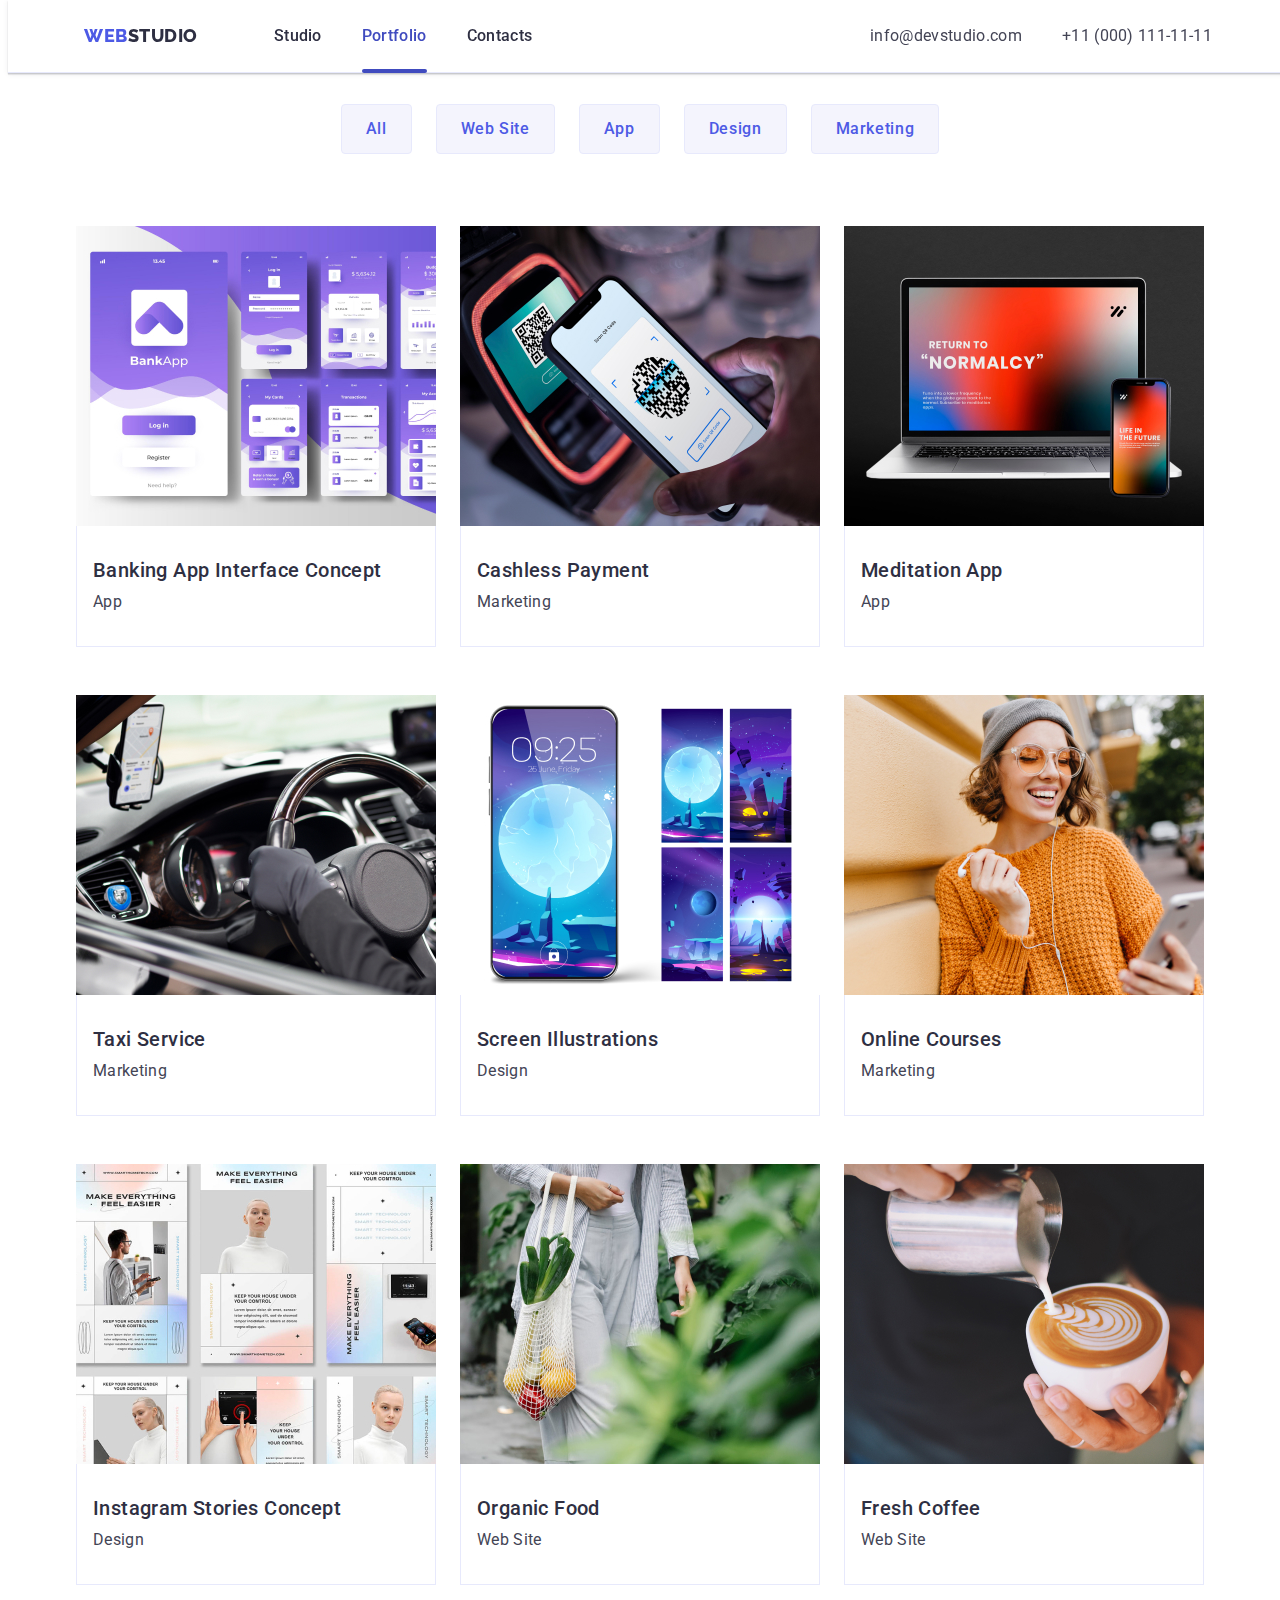
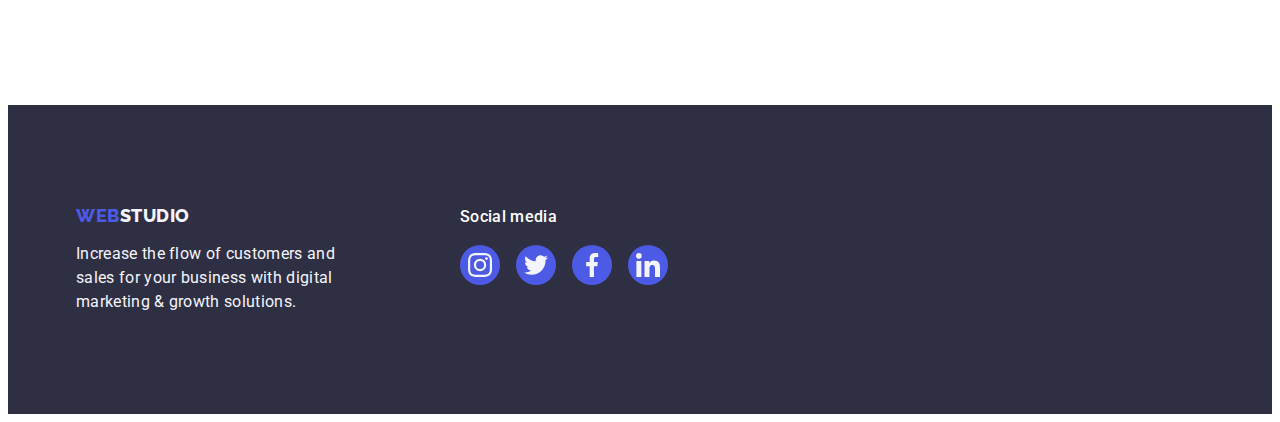
==== portfolio.html @ 7605bec0 "Initial commit" ====
<!DOCTYPE html>
<html lang="en">
  <head>
    <meta charset="UTF-8" />
    <meta http-equiv="X-UA-Compatible" content="IE=edge" />
    <meta name="viewport" content="width=device-width, initial-scale=1.0" />
    <title>Portfolio</title>
    <link
      rel="stylesheet"
      href="https://cdnjs.cloudflare.com/ajax/libs/modern-normalize/1.1.0/modern-normalize.min.css"
      integrity="sha512-wpPYUAdjBVSE4KJnH1VR1HeZfpl1ub8YT/NKx4PuQ5NmX2tKuGu6U/JRp5y+Y8XG2tV+wKQpNHVUX03MfMFn9Q=="
      crossorigin="anonymous"
      referrerpolicy="no-referrer"
    />
    <link rel="preconnect" href="https://fonts.googleapis.com" />
    <link rel="preconnect" href="https://fonts.gstatic.com" crossorigin />
    <link
      href="https://fonts.googleapis.com/css2?family=Raleway:wght@800&family=Roboto:wght@400;500;700&display=swap"
      rel="stylesheet"
    />
    <link rel="stylesheet" href="./css/styles.css" />
  </head>
  <body>
    <!-- Heder section -->
    <header class="header-section header-section-portfolio">
      <div class="container heder-container">
        <nav class="navigation">
          <a class="link logo" href="./index.html">
            Web<span class="logo-color">Studio</span></a
          >
          <ul class="list nav-list">
            <li class="nav-item">
              <a class="link nav-menu" href="./index.html">Studio</a>
            </li>
            <li class="nav-item">
              <a class="link nav-menu active" href="./portfolio.html"
                >Portfolio</a
              >
            </li>
            <li class="nav-item">
              <a class="link nav-menu" href="">Contacts</a>
            </li>
          </ul>
        </nav>
        <address class="contacts">
          <ul class="list contacts-list">
            <li class="contacts-item">
              <a class="link contacts-link" href="mailto:info@devstudio.com"
                >info@devstudio.com</a
              >
            </li>
            <li class="contacts-item">
              <a class="link contacts-link" href="tel:+110001111111"
                >+11 (000) 111-11-11</a
              >
            </li>
          </ul>
        </address>
      </div>
    </header>
    <main>
      <section class="portfolio-section">
        <!-- Portfolio navigate -->
        <div class="container">
          <h1 class="text visually-hidden">Portfolio</h1>
          <ul class="list buttons-group">
            <li class="btn-item">
              <button class="btn" type="button">All</button>
            </li>
            <li class="btn-item">
              <button class="btn" type="button">Web Site</button>
            </li>
            <li class="btn-item">
              <button class="btn" type="button">App</button>
            </li>
            <li class="btn-item">
              <button class="btn" type="button">Design</button>
            </li>
            <li class="btn-item">
              <button class="btn" type="button">Marketing</button>
            </li>
          </ul>
          <!-- Portfolio section 1 -->
          <ul class="list card-set portfolio-list">
            <li class="portfolio-card">
              <a href="" class="link link-item-portfolio">
                <div class="portfolio-thumb">
                  <img
                    src="./images/portfolio/banking-app.jpg"
                    alt="Banking App Interface Concept"
                    width="360"
                    height="300"
                  />
                  <p class="overlay-text">
                    14 Stylish and User-Friendly App Design Concepts · Task
                    Manager App · Calorie Tracker App · Exotic Fruit Ecommerce
                    App · Cloud Storage App
                  </p>
                </div>
                <div class="portfolio-item">
                  <h2 class="text-sub">Banking App Interface Concept</h2>
                  <p class="text-portfolio">App</p>
                </div>
              </a>
            </li>
            <li class="portfolio-card">
              <a href="" class="link link-item-portfolio">
                <div class="portfolio-thumb">
                  <img
                    src="./images/portfolio/cashless-payment.jpg"
                    alt="Cashless Payment"
                    width="360"
                    height="300"
                  />

                  <p class="overlay-text">
                    14 Stylish and User-Friendly App Design Concepts · Task
                    Manager App · Calorie Tracker App · Exotic Fruit Ecommerce
                    App · Cloud Storage App
                  </p>
                </div>
                <div class="portfolio-item">
                  <h2 class="text-sub">Cashless Payment</h2>
                  <p class="text-portfolio">Marketing</p>
                </div>
              </a>
            </li>
            <li class="portfolio-card">
              <a href="" class="link link-item-portfolio">
                <div class="portfolio-thumb">
                  <img
                    src="./images/portfolio/mediation-app.jpg"
                    alt="Meditation App"
                    width="360"
                    height="300"
                  />

                  <p class="overlay-text">
                    14 Stylish and User-Friendly App Design Concepts · Task
                    Manager App · Calorie Tracker App · Exotic Fruit Ecommerce
                    App · Cloud Storage App
                  </p>
                </div>
                <div class="portfolio-item">
                  <h2 class="text-sub">Meditation App</h2>
                  <p class="text-portfolio">App</p>
                </div>
              </a>
            </li>
            <li class="portfolio-card">
              <a href="" class="link link-item-portfolio">
                <div class="portfolio-thumb">
                  <img
                    src="./images/portfolio/taxi-service.jpg"
                    alt="Taxi Service"
                    width="360"
                    height="300"
                  />

                  <p class="overlay-text">
                    14 Stylish and User-Friendly App Design Concepts · Task
                    Manager App · Calorie Tracker App · Exotic Fruit Ecommerce
                    App · Cloud Storage App
                  </p>
                </div>
                <div class="portfolio-item">
                  <h2 class="text-sub">Taxi Service</h2>
                  <p class="text-portfolio">Marketing</p>
                </div>
              </a>
            </li>
            <li class="portfolio-card">
              <a href="" class="link link-item-portfolio">
                <div class="portfolio-thumb">
                  <img
                    src="./images/portfolio/screen-illustration.jpg"
                    alt="Screen Illustrations"
                    width="360"
                    height="300"
                  />

                  <p class="overlay-text">
                    14 Stylish and User-Friendly App Design Concepts · Task
                    Manager App · Calorie Tracker App · Exotic Fruit Ecommerce
                    App · Cloud Storage App
                  </p>
                </div>
                <div class="portfolio-item">
                  <h2 class="text-sub">Screen Illustrations</h2>
                  <p class="text-portfolio">Design</p>
                </div>
              </a>
            </li>
            <li class="portfolio-card">
              <a href="" class="link link-item-portfolio">
                <div class="portfolio-thumb">
                  <img
                    src="./images/portfolio/online-courses.jpg"
                    alt="Online Courses"
                    width="360"
                    height="300"
                  />

                  <p class="overlay-text">
                    14 Stylish and User-Friendly App Design Concepts · Task
                    Manager App · Calorie Tracker App · Exotic Fruit Ecommerce
                    App · Cloud Storage App
                  </p>
                </div>
                <div class="portfolio-item">
                  <h2 class="text-sub">Online Courses</h2>
                  <p class="text-portfolio">Marketing</p>
                </div>
              </a>
            </li>
            <li class="portfolio-card">
              <a href="" class="link link-item-portfolio">
                <div class="portfolio-thumb">
                  <img
                    src="./images/portfolio/instagram-concept.jpg"
                    alt="Instagram Stories Concept"
                    width="360"
                    height="300"
                  />

                  <p class="overlay-text">
                    14 Stylish and User-Friendly App Design Concepts · Task
                    Manager App · Calorie Tracker App · Exotic Fruit Ecommerce
                    App · Cloud Storage App
                  </p>
                </div>
                <div class="portfolio-item">
                  <h2 class="text-sub">Instagram Stories Concept</h2>
                  <p class="text-portfolio">Design</p>
                </div>
              </a>
            </li>
            <li class="portfolio-card">
              <a href="" class="link link-item-portfolio">
                <div class="portfolio-thumb">
                  <img
                    src="./images/portfolio/organic-food.jpg"
                    alt="Organic Food"
                    width="360"
                    height="300"
                  />

                  <p class="overlay-text">
                    14 Stylish and User-Friendly App Design Concepts · Task
                    Manager App · Calorie Tracker App · Exotic Fruit Ecommerce
                    App · Cloud Storage App
                  </p>
                </div>
                <div class="portfolio-item">
                  <h2 class="text-sub">Organic Food</h2>
                  <p class="text-portfolio">Web Site</p>
                </div>
              </a>
            </li>
            <li class="portfolio-card">
              <a href="" class="link link-item-portfolio">
                <div class="portfolio-thumb">
                  <img
                    src="./images/portfolio/fresh-coffee.jpg"
                    alt="Fresh Coffee"
                    width="360"
                    height="300"
                  />

                  <p class="overlay-text">
                    14 Stylish and User-Friendly App Design Concepts · Task
                    Manager App · Calorie Tracker App · Exotic Fruit Ecommerce
                    App · Cloud Storage App
                  </p>
                </div>
                <div class="portfolio-item">
                  <h2 class="text-sub">Fresh Coffee</h2>
                  <p class="text-portfolio">Web Site</p>
                </div>
              </a>
            </li>
          </ul>
        </div>
      </section>
    </main>
    <!-- Footer section -->
    <footer class="footer-section">
      <div class="container footer-container">
        <div class="footer-block">
          <a class="link logo-footer" href="./index.html">
            Web<span class="logo-color-light">Studio</span></a
          >
          <p class="footer-text">
            Increase the flow of customers and sales for your business with
            digital marketing & growth solutions.
          </p>
        </div>
        <div class="footer-icon">
          <p class="footer-text-social">Social media</p>
          <ul class="socials-footer list">
            <li class="social-item-footer">
              <a
                class="social-link-footer link"
                href=""
                target="_blank"
                rel="noopener no-referrer"
                aria-label="icon-instagram"
              >
                <svg class="social-icon-footer" width="24" height="24">
                  <use href="./images/icons.svg#icon-instagram"></use>
                </svg>
              </a>
            </li>
            <li class="social-item-footer">
              <a
                class="social-link-footer link"
                href=""
                target="_blank"
                rel="noopener no-referrer"
                aria-label="icon-twitter"
              >
                <svg class="social-icon-footer" width="24" height="24">
                  <use href="./images/icons.svg#icon-twitter"></use>
                </svg>
              </a>
            </li>
            <li class="social-item-footer">
              <a
                class="social-link-footer link"
                href=""
                target="_blank"
                rel="noopener no-referrer"
                aria-label="icon-facebook"
              >
                <svg class="social-icon-footer" width="24" height="24">
                  <use href="./images/icons.svg#icon-facebook"></use>
                </svg>
              </a>
            </li>
            <li class="social-item-footer">
              <a
                class="social-link-footer link"
                href=""
                target="_blank"
                rel="noopener no-referrer"
                aria-label="icon-linkedin"
              >
                <svg class="social-icon-footer" width="24" height="24">
                  <use href="./images/icons.svg#icon-linkedin"></use>
                </svg>
              </a>
            </li>
          </ul>
        </div>
      </div>
    </footer>
  </body>
</html>
---- css/styles.css ----
html {
  box-sizing: border-box;
}
*,
*::before,
*::after {
  box-sizing: inherit;
}
:root {
  /* Colors */
  --color-iris: #4d5ae5;
  --color-ocean: #404bbf;
  --color-navy-blue: #2e2f42;
  --color-green: #31d0aa;
  --main-color-slate: #434455;
  --color-light-slate: #8e8f99;
  --color-cornflower: #e7e9fc;
  --color-cloud: #f4f4fd;
  --color-navy-blue-modal: rgba(46, 47, 66, 0.4);
  --color-grey: #2e2f42;
  --color-white: #ffffff;
  --color-dairy: #fcfcfc;
  /* Fonts */
  --main-font: "Roboto", sans-serif;
  --secondary-font: "Raleway", sans-serif;
  /* Others */
  --indent: 24px;
  --items: 4;
  /* Animation */
  --anim-fast: color 250ms cubic-bezier(0.4, 0, 0.2, 1);
}
/* Basa styles */
body {
  font-family: var(--main-font);
  font-style: normal;
  font-weight: 400;
  font-size: 16px;
  line-height: 1.5;
  letter-spacing: 0.02em;
  color: var(--main-color-slate);
  background-color: var(--color-white);
}
h1,
h2,
h3,
h4,
h5,
h6,
p {
  margin: 0;
}
img {
  display: block;
}
.list {
  list-style: none;
  padding: 0;
  margin: 0;
  display: flex;
  gap: 24px;
}
.about-list {
  flex-basis: calc((100% - 3 * 24px) / 4);
}
.link,
.contacts {
  text-decoration: none;
  font-style: normal;
  margin-left: auto;
}
button {
  cursor: pointer;
}
.header-section {
  border-bottom: 1px solid var(--color-cornflower);
  box-shadow: 0px 2px 1px rgba(46, 47, 66, 0.08),
    0px 1px 1px rgba(46, 47, 66, 0.16), 0px 1px 6px rgba(46, 47, 66, 0.08);
}
.header-section-portfolio {
  position: fixed;
  top: 0;
  width: 100%;
  background-color: var(--color-white);
}
.heder-container {
  display: flex;
  align-items: center;
}
.navigation {
  display: flex;
  align-items: center;
}
.logo {
  font-family: var(--secondary-font);

  font-weight: 800;
  font-size: 18px;
  line-height: 1.17;

  letter-spacing: 0.03em;
  text-transform: uppercase;
  color: var(--color-iris);

  padding: 24px 0;
  margin-right: 76px;
}
.logo-color {
  color: var(--color-navy-blue);
}
.container {
  width: 1158px;
  padding: 0 15px;
  margin: 0 auto;
}
.text {
  font-weight: 700;
  font-size: 36px;
  line-height: 1.11;

  text-align: center;
  letter-spacing: 0.02em;
  text-transform: capitalize;

  color: var(--color-navy-blue);
  margin-bottom: 72px;
}
.text-information {
  margin-bottom: 8px;
}
.text-sub {
  font-weight: 500;
  font-size: 20px;
  line-height: 1.2;

  letter-spacing: 0.02em;

  color: var(--color-navy-blue);
  margin-bottom: 8px;
}
/* Header styles */
.nav-list {
  gap: 40px;
}
.nav-menu {
  font-weight: 500;
  font-size: 16px;
  line-height: 1.5;
  letter-spacing: 0.02em;
  color: var(--color-navy-blue);
  margin-right: 0;
  padding: 24px 0;
  position: relative;
  display: block;
  transition: color 250ms cubic-bezier(0.4, 0, 0.2, 1);
}

.nav-menu:hover,
.nav-menu:focus {
  color: var(--color-ocean);
}
.nav-menu::after {
  content: "";
  display: block;
  position: absolute;
  left: 0px;
  bottom: -1px;
  width: 100%;
  height: 4px;
  border-radius: 2px;
  transition: var(--anim-fast);
}
.nav-menu.active::after {
  background-color: var(--color-ocean);
}
.nav-menu.active {
  color: var(--color-ocean);
}
.contacts-list {
  gap: 40px;
  padding: 24px 0;
}
.contacts-link {
  color: var(--main-color-slate);
  transition: color 250ms cubic-bezier(0.4, 0, 0.2, 1);
}

.contacts-link:hover,
.contacts-link:focus {
  color: var(--color-ocean);
}

/* Hero section styles */
.hero {
  background-color: var(--color-navy-blue);
  background-image: linear-gradient(
      rgba(46, 47, 66, 0.7),
      rgba(46, 47, 66, 0.7)
    ),
    url(../images/hero/people-office.jpg);
  max-width: 1440px;
  margin-left: auto;
  margin-right: auto;
  background-size: cover;
  background-repeat: no-repeat;
  background-position: center;
  height: 600px;
  padding: 188px 0;
}

.main-title {
  font-weight: 700;
  font-size: 56px;
  line-height: 1.07;
  text-align: center;
  letter-spacing: 0.02em;
  color: var(--color-white);
  max-width: 496px;

  margin: 0 auto;
  margin-bottom: 48px;
}
.btn-main {
  font-family: "Roboto", sans-serif;
  font-weight: 500;
  font-size: 16px;
  line-height: 1.5;
  letter-spacing: 0.04em;
  color: var(--color-white);
  background: var(--color-iris);
  box-shadow: 0px 4px 4px rgba(0, 0, 0, 0.15);
  cursor: pointer;

  display: block;
  min-width: 169px;
  height: 56px;
  padding: 16px 32px;
  border-radius: 4px;
  border: none;

  margin: 0 auto;
  transition: background-color 250ms cubic-bezier(0.4, 0, 0.2, 1);
}
.btn-main:hover,
.btn-main:focus {
  background-color: var(--color-ocean);
}
/* About section styles */
.section {
  padding: 120px 0;
}
.visually-hidden {
  position: absolute;
  width: 1px;
  height: 1px;
  margin: -1px;
  border: 0;
  padding: 0;
  white-space: nowrap;
  clip-path: inset(100%);
  clip: rect(0 0 0 0);
  overflow: hidden;
}
.about-icon-card {
  display: flex;
  justify-content: center;
  align-items: center;
  background-color: var(--color-cloud);
  padding: 24px 100px;
  border-radius: 4px;
  margin-bottom: 8px;
}
/* Gallery section styles */
.gallery-section {
  padding-top: 0;
}
.gallery-images {
  border: 1px solid var(--color-cornflower);
}

/* Team section styles */
.team-section {
  background-color: var(--color-cloud);
  padding-top: 120px;
}

.card-set {
  display: flex;
  flex-wrap: wrap;
  gap: 24px;
}
.team-list {
  background-color: var(--color-white);
  box-shadow: 0px 1px 6px rgba(46, 47, 66, 0.08),
    0px 1px 1px rgba(46, 47, 66, 0.16), 0px 2px 1px rgba(46, 47, 66, 0.08);
  border-radius: 0px 0px 4px 4px;
  display: flex;
  flex-direction: column;
  flex-wrap: wrap;
  justify-content: center;
  flex-basis: calc((100% - var(--indent) * (var(--items) -1)) / var(--items));
}

.team-information {
  text-align: center;
  padding: 32px 0px;
}
.socials {
  display: flex;
  justify-content: center;
  align-items: center;
}
.social-link {
  width: 40px;
  height: 40px;
  display: flex;
  align-items: center;
  justify-content: center;
  border-radius: 50%;
  background-color: var(--color-iris);
  transition: background-color 250ms cubic-bezier(0.4, 0, 0.2, 1);
}

.social-icon {
  fill: var(--color-cloud);
}

.social-link:hover,
.social-link:focus {
  background-color: var(--color-ocean);
}

/* Customers section styles */
.customers-section {
  padding-top: 120px;
}
.customer-title {
  line-height: 1.1;
}
.customers {
  display: flex;
  justify-content: center;
  align-items: center;
}
.customers-link {
  width: 168px;
  height: 88px;
  display: flex;
  align-items: center;
  justify-content: center;
  border: 1px solid var(--color-light-slate);
  border-radius: 4px;
  color: var(--color-light-slate);
  transition: border-color 250ms cubic-bezier(0.4, 0, 0.2, 1),
    color 250ms cubic-bezier(0.4, 0, 0.2, 1);
}

.customers-icon {
  fill: currentColor;
}
.customers-link:hover,
.customers-link:focus {
  border: 1px solid var(--color-ocean);
  border-radius: 4px;
  color: var(--color-ocean);
}

/* /* Portfolio navigate styles */
.buttons-group {
  display: flex;
  flex-direction: row;
  justify-content: center;
  align-items: center;
  margin-bottom: 72px;
}
.btn {
  background: var(--color-cloud);

  font-family: "Roboto", sans-serif;
  font-weight: 500;
  font-size: 16px;
  line-height: 1.5;

  text-align: center;
  letter-spacing: 0.04em;

  color: var(--color-iris);

  padding: 12px 24px;
  border: 1px solid var(--color-cornflower);
  border-radius: 4px;
  transition: color 250ms cubic-bezier(0.4, 0, 0.2, 1),
    background-color 250ms cubic-bezier(0.4, 0, 0.2, 1),
    border-color 250ms cubic-bezier(0.4, 0, 0.2, 1),
    box-shadow 250ms cubic-bezier(0.4, 0, 0.2, 1);
}

.btn:hover,
.btn:focus {
  background-color: var(--color-ocean);
  box-shadow: 0px 3px 1px rgba(0, 0, 0, 0.1), 0px 2px 1px rgba(0, 0, 0, 0.08),
    0px 2px 2px rgba(0, 0, 0, 0.12);

  color: var(--color-white);
  cursor: pointer;
  border: 1px solid transparent;
}

/* Portfolio sections styles */
.portfolio-section {
  padding: 96px 0 120px;
}
.text-portfolio {
  font-size: 16px;
  line-height: 1.5;
  letter-spacing: 0.02em;
  color: var(--main-color-slate);
}
.portfolio-card {
  background: var(--color-white);
  flex-basis: calc((100% - var(--indent) * (var(--items) -1)) / var(--items));
  width: 360px;
}

.portfolio-list {
  row-gap: 48px;
}
.portfolio-item {
  padding: 32px 16px;
  border: 1px solid var(--color-cornflower);
  border-top: none;
}
.link-item-portfolio {
  display: block;
  transition: box-shadow 250ms cubic-bezier(0.4, 0, 0.2, 1);
}
.link-item-portfolio:hover,
.link-item-portfolio:focus {
  box-shadow: 0px 1px 6px rgba(46, 47, 66, 0.08),
    0px 1px 1px rgba(46, 47, 66, 0.16), 0px 2px 1px rgba(46, 47, 66, 0.08);
}

.portfolio-thumb {
  position: relative;
  overflow: hidden;
}
/* Overlay */
.link-item-portfolio:hover .overlay-text,
.link-item-portfolio:focus .overlay-text {
  transform: translateY(0);
}

.overlay-text {
  background-color: var(--color-iris);
  color: var(--color-cloud);
  padding: 40px 32px;
  width: 100%;
  height: 100%;
  position: absolute;
  top: 0;
  background-color: var(--color-iris);
  transform: translateY(100%);
  transition: transform 250ms cubic-bezier(0.4, 0, 0.2, 1);
}
/* Footer section styles */
.footer-section {
  background-color: var(--color-navy-blue);
}
.logo-footer {
  font-family: "Raleway", sans-serif;

  font-weight: 800;
  font-size: 18px;
  line-height: 1.17;

  letter-spacing: 0.03em;
  text-transform: uppercase;

  color: var(--color-iris);
}
.footer-text,
.logo-color-light {
  color: var(--color-cloud);
}
.footer-section {
  padding: 100px 0;
}
.logo-footer {
  margin-bottom: 16px;
  display: inline-block;
}
.footer-text {
  width: 264px;
}
.footer-container {
  display: flex;

  align-items: baseline;
}
.footer-block {
  margin-right: 120px;
}
.footer-text-social {
  font-weight: 500;
  color: var(--color-white);
  width: 208px;
  margin-bottom: 16px;
}
.socials-footer {
  display: flex;
  justify-content: center;
  gap: 16px;
}
.social-link-footer {
  width: 40px;
  height: 40px;
  display: flex;
  align-items: center;
  justify-content: center;
  border-radius: 50%;
  background-color: var(--color-iris);
  transition: background-color 250ms cubic-bezier(0.4, 0, 0.2, 1);
}
.footer-icon {
  align-items: baseline;
  gap: 120px;
}
.social-icon-footer {
  fill: var(--color-cloud);
}
.social-link-footer:hover,
.social-link-footer:focus {
  background-color: var(--color-green);
}
/* Modal window */
.backdrop {
  position: fixed;
  top: 0;
  left: 0;
  width: 100%;
  height: 100%;
  background-color: var(--color-navy-blue-modal);
  transition: opacity 250ms cubic-bezier(0.4, 0, 0.2, 1),
    visibility 250ms cubic-bezier(0.4, 0, 0.2, 1);
}
.backdrop.is-hidden {
  opacity: 0;
  pointer-events: none;
  visibility: hidden;
}
.modal {
  width: 408px;
  min-height: 576px;
  position: absolute;
  top: calc(50%);
  left: calc(50%);
  transform: translate(-50%, -50%) scale(1);
  background-color: var(--color-dairy);
  box-shadow: 0px 1px 1px rgba(0, 0, 0, 0.14), 0px 1px 3px rgba(0, 0, 0, 0.12),
    0px 2px 1px rgba(0, 0, 0, 0.2);
  border-radius: 4px;
  transition: transform 250ms cubic-bezier(0.4, 0, 0.2, 1);
}
.backdrop.is-hidden .modal {
  opacity: 0;
}

.modal-close-btn {
  position: absolute;
  right: 24px;
  top: 24px;
  background-color: var(--color-cornflower);
  border: 1px solid rgba(0, 0, 0, 0.1);
  border-radius: 50%;
  width: 24px;
  height: 24px;

  display: flex;
  align-items: center;
  justify-content: center;

  padding: 0;
  transition: background-color 250ms cubic-bezier(0.4, 0, 0.2, 1),
    border 250ms cubic-bezier(0.4, 0, 0.2, 1);
}
.modal-close-btn:hover,
.modal-close-btn:focus {
  background-color: var(--color-ocean);
  border: none;
  fill: var(--color-white);
}
.modal-close-icon {
  transition: fill 250ms cubic-bezier(0.4, 0, 0.2, 1);
}
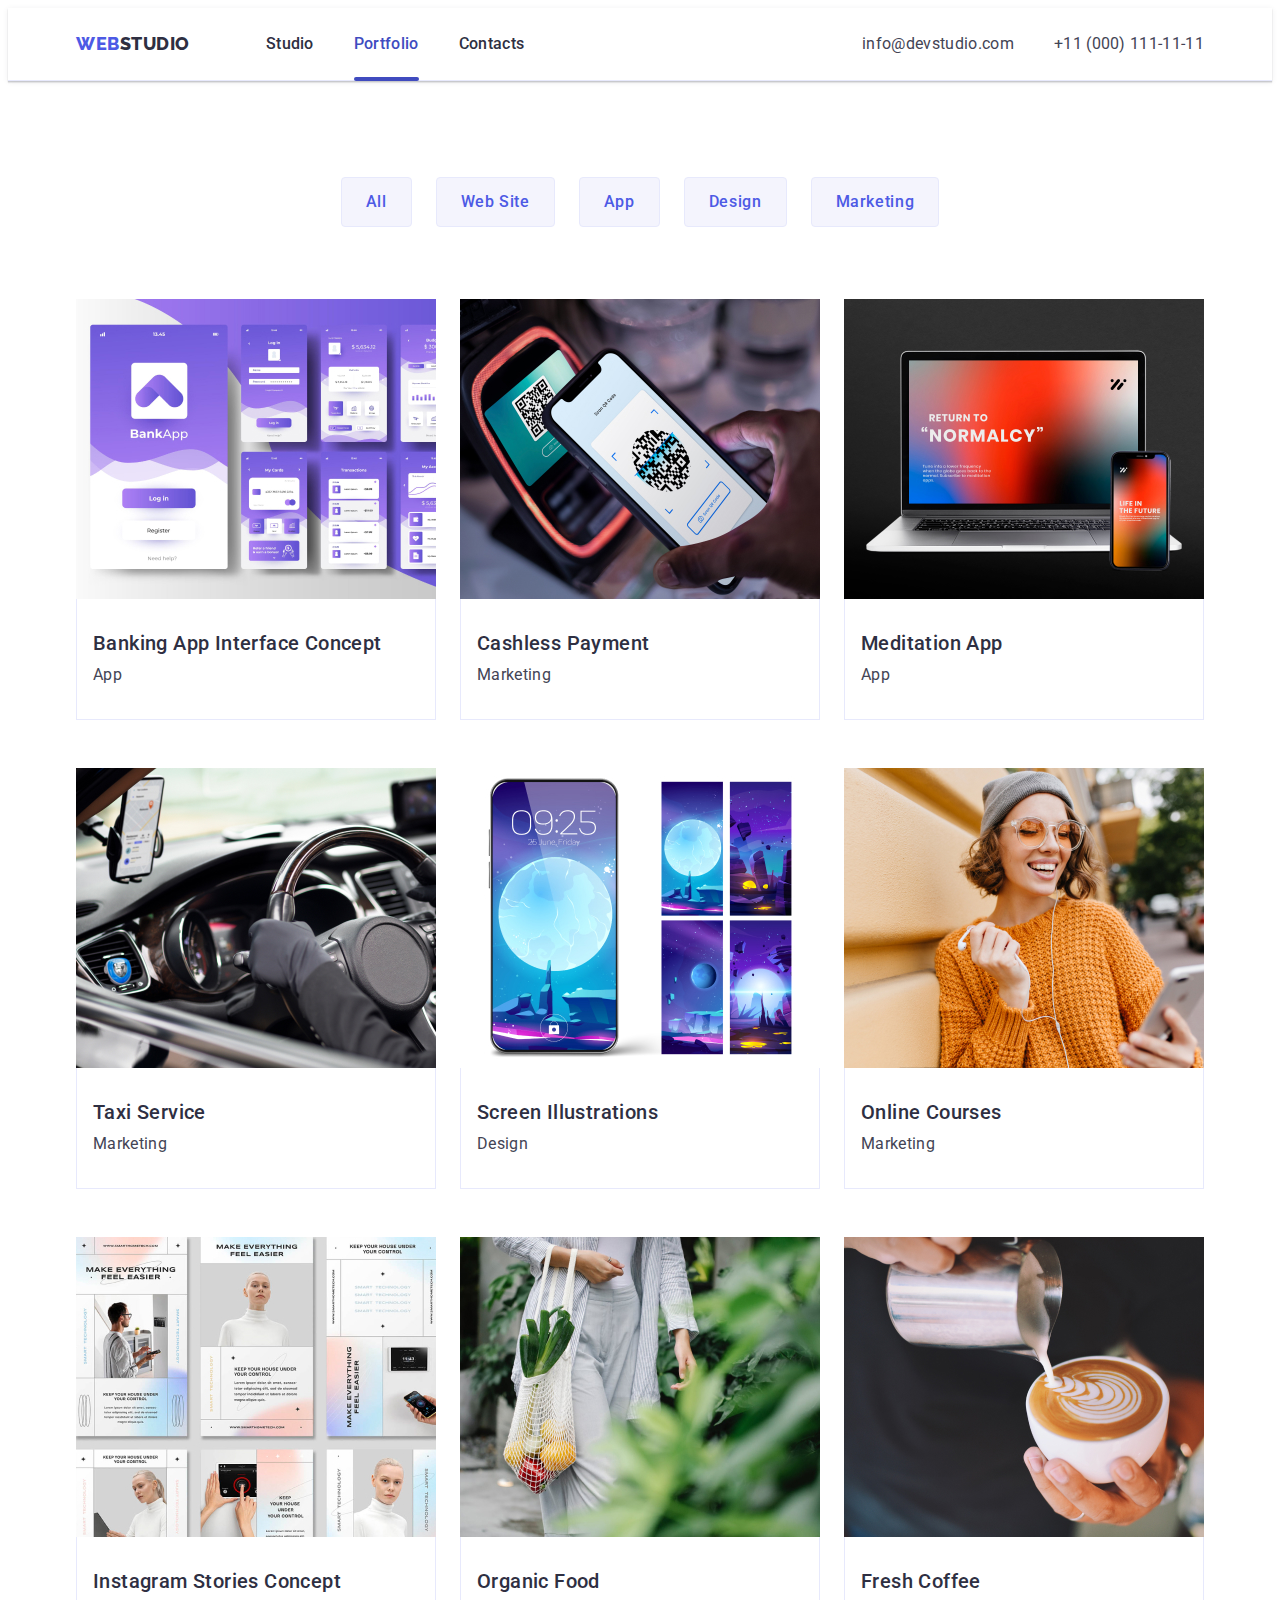
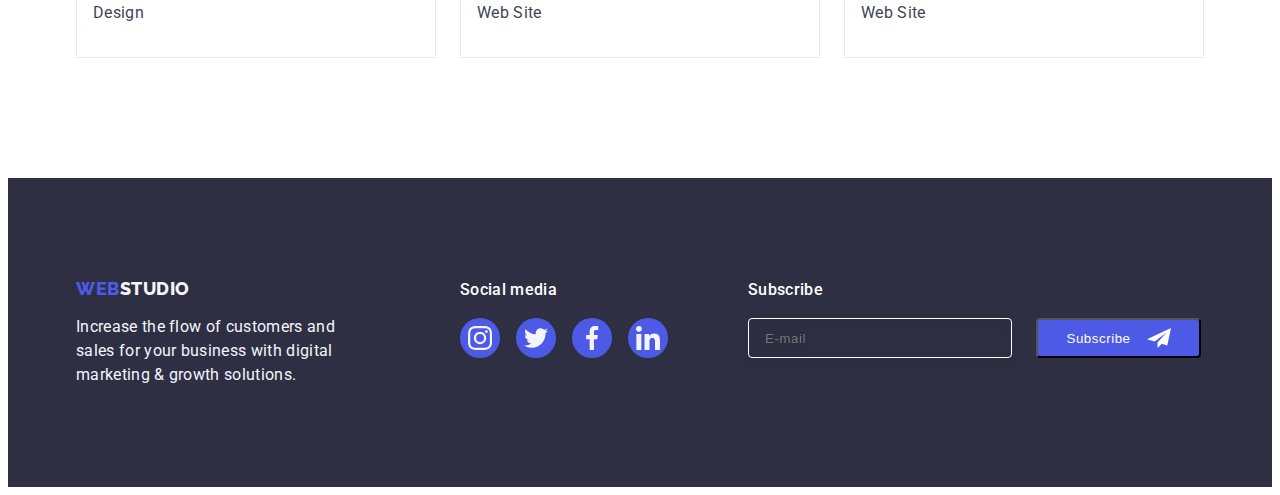
==== commit 0ca78922: "summary requared" ====
--- a/portfolio.html
+++ b/portfolio.html
@@ -23,7 +23,7 @@
   <body>
     <!-- Heder section -->
     <header class="header-section header-section-portfolio">
-      <div class="container heder-container">
+      <div class="container header-container">
         <nav class="navigation">
           <a class="link logo" href="./index.html">
             Web<span class="logo-color">Studio</span></a
@@ -352,6 +352,28 @@
             </li>
           </ul>
         </div>
+        <form class="footer-form" name="Subscribe">
+          <div class="footer-form-wrapper">
+            <p class="footer-text-social">Subscribe</p>
+            <div class="footer-subscribe">
+              <label class="subscribe-email">
+                <input
+                  class="input-sub-email"
+                  type="email"
+                  name="user_Email"
+                  placeholder="E-mail"
+                />
+              </label>
+
+              <button class="btn-sub" type="submit">
+                Subscribe
+                <svg class="subscribe-icon" width="24" height="24">
+                  <use href="./images/icons.svg#icon-subscribe"></use>
+                </svg>
+              </button>
+            </div>
+          </div>
+        </form>
       </div>
     </footer>
   </body>
--- a/css/styles.css
+++ b/css/styles.css
@@ -76,13 +76,8 @@
   box-shadow: 0px 2px 1px rgba(46, 47, 66, 0.08),
     0px 1px 1px rgba(46, 47, 66, 0.16), 0px 1px 6px rgba(46, 47, 66, 0.08);
 }
-.header-section-portfolio {
-  position: fixed;
-  top: 0;
-  width: 100%;
-  background-color: var(--color-white);
-}
-.heder-container {
+
+.header-container {
   display: flex;
   align-items: center;
 }
@@ -502,7 +497,7 @@
 .footer-text-social {
   font-weight: 500;
   color: var(--color-white);
-  width: 208px;
+  width: 100%;
   margin-bottom: 16px;
 }
 .socials-footer {
@@ -523,6 +518,7 @@
 .footer-icon {
   align-items: baseline;
   gap: 120px;
+  margin-right: 80px;
 }
 .social-icon-footer {
   fill: var(--color-cloud);
@@ -559,6 +555,7 @@
     0px 2px 1px rgba(0, 0, 0, 0.2);
   border-radius: 4px;
   transition: transform 250ms cubic-bezier(0.4, 0, 0.2, 1);
+  padding: 72px 24px 24px;
 }
 .backdrop.is-hidden .modal {
   opacity: 0;
@@ -591,3 +588,140 @@
 .modal-close-icon {
   transition: fill 250ms cubic-bezier(0.4, 0, 0.2, 1);
 }
+/* Forms */
+.footer-form {
+  width: 453px;
+}
+.footer-form-wrapper {
+  display: block;
+}
+.footer-subscribe {
+  display: flex;
+  gap: 24px;
+}
+.subscribe-email {
+}
+.input-sub-email {
+  position: absolute;
+  border: 1px solid var(--color-white);
+  filter: drop-shadow(0px 4px 4px rgba(0, 0, 0, 0.15));
+  border-radius: 4px;
+  background-color: transparent;
+  outline: transparent;
+  color: var(--color-white);
+  width: 264px;
+  height: 40px;
+  padding: 8px 16px;
+  line-height: 2;
+  letter-spacing: 0.04em;
+}
+.btn-sub {
+  padding: 8px 24px;
+  display: flex;
+  gap: 16px;
+  flex-direction: row;
+  justify-content: center;
+  align-items: center;
+  background-color: var(--color-iris);
+  border-radius: 4px;
+  letter-spacing: 0.04em;
+  color: var(--color-white);
+  height: 40px;
+  width: 165px;
+  margin-left: auto;
+}
+.btn-sub:hover,
+.btn-sub:focus {
+  background-color: var(--color-ocean);
+}
+
+.subscribe-icon {
+  fill: var(--color-white);
+}
+.user-contact-text {
+  font-weight: 500;
+  color: var(--color-navy-blue);
+  text-align: center;
+  margin-bottom: 16px;
+}
+.user-form {
+  width: 360px;
+}
+.form-label {
+  display: block;
+
+  font-size: 12px;
+  color: var(--color-light-slate);
+}
+.text-form {
+  width: 100%;
+  border: 1px solid rgba(46, 47, 66, 0.4);
+  border-radius: 4px;
+  height: 40px;
+  outline: transparent;
+  padding-left: 38px;
+  transition: 250ms cubic-bezier(0.4, 0, 0.2, 1);
+}
+.text-form:focus {
+  border: 1px solid var(--color-iris);
+  border-radius: 4px;
+}
+.text-form:focus + .icon-form {
+  fill: var(--color-iris);
+}
+.text-form-modal {
+  resize: none;
+  height: 100%;
+  font-size: 12px;
+  line-height: 1.17;
+  letter-spacing: 0.04em;
+  color: var(--color-navy-blue-modal);
+  margin-bottom: 16px;
+  padding: 8px 16px;
+}
+.form-wrapper {
+  position: relative;
+  margin-bottom: 8px;
+}
+.icon-form {
+  position: absolute;
+  top: 50%;
+  left: 16px;
+  transform: translateY(-50%);
+  transition: 250ms cubic-bezier(0.4, 0, 0.2, 1);
+  pointer-events: none;
+}
+.form-label-privacy {
+  display: flex;
+  gap: 8px;
+  justify-content: center;
+  align-items: center;
+  margin-bottom: 24px;
+}
+.modal-agry {
+  font-size: 12px;
+  line-height: 1.17;
+  letter-spacing: 0.04em;
+  color: var(--color-light-slate);
+  user-select: none;
+}
+.form-check-input {
+  display: block;
+  appearance: none;
+  width: 16px;
+  height: 16px;
+  border: 1px solid var(--color-navy-blue-modal);
+  border-radius: 2px;
+  background-image: url("data:image/svg+xml,%3Csvg width='10' height='8' viewBox='0 0 10 8' fill='none' xmlns='http://www.w3.org/2000/svg'%3E%3Cpath d='M8.44558 0.255056C8.61838 0.089653 8.84834 -0.00178848 9.08693 2.65108e-05C9.32551 0.0018415 9.55407 0.0967713 9.72436 0.264784C9.89466 0.432797 9.99337 0.660752 9.99968 0.900549C10.006 1.14034 9.91939 1.37323 9.75816 1.55005L4.86357 7.70436C4.7794 7.79551 4.67782 7.86865 4.5649 7.91942C4.45198 7.97018 4.33003 7.99754 4.20636 7.99984C4.08268 8.00214 3.95981 7.97935 3.8451 7.93282C3.73038 7.88629 3.62618 7.81698 3.53872 7.72903L0.292827 4.46564C0.202435 4.38096 0.129933 4.27884 0.0796475 4.16537C0.0293621 4.05191 0.00232279 3.92942 0.000143182 3.80522C-0.00203643 3.68102 0.0206883 3.55765 0.0669613 3.44248C0.113234 3.3273 0.182108 3.22267 0.269473 3.13483C0.356838 3.047 0.460905 2.97775 0.575465 2.93123C0.690026 2.88471 0.812734 2.86186 0.936267 2.86405C1.0598 2.86624 1.18163 2.89343 1.29449 2.94398C1.40734 2.99454 1.50892 3.06743 1.59315 3.15831L4.16189 5.73967L8.42227 0.28219C8.42994 0.272694 8.43813 0.263635 8.4468 0.255056H8.44558Z' fill='%23ffffff'/%3E%3C/svg%3E%0A");
+  background-position: center;
+  background-repeat: no-repeat;
+  transition: 250ms cubic-bezier(0.4, 0, 0.2, 1);
+}
+.form-check-input:checked {
+  background-color: var(--color-ocean);
+  border-color: var(--color-ocean);
+}
+.form-agreement-link {
+  color: var(--color-iris);
+  text-decoration-line: underline;
+}
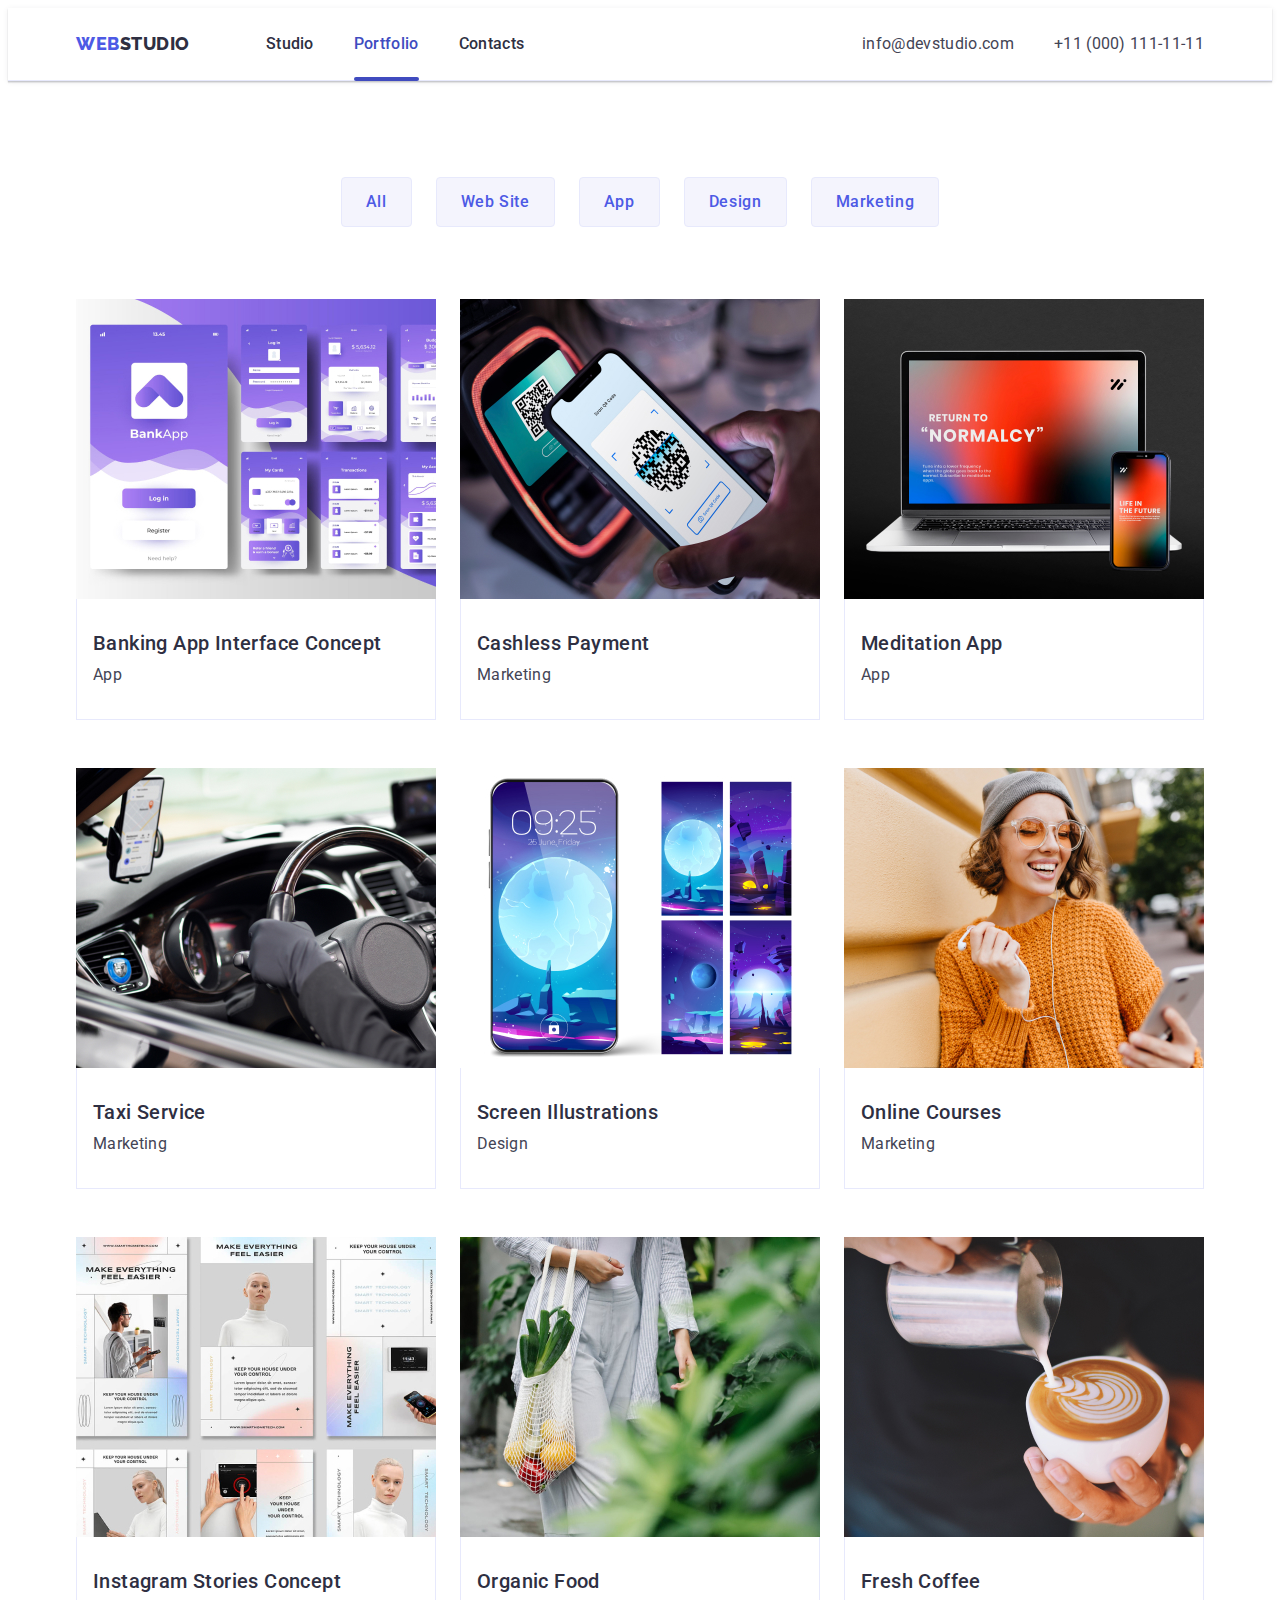
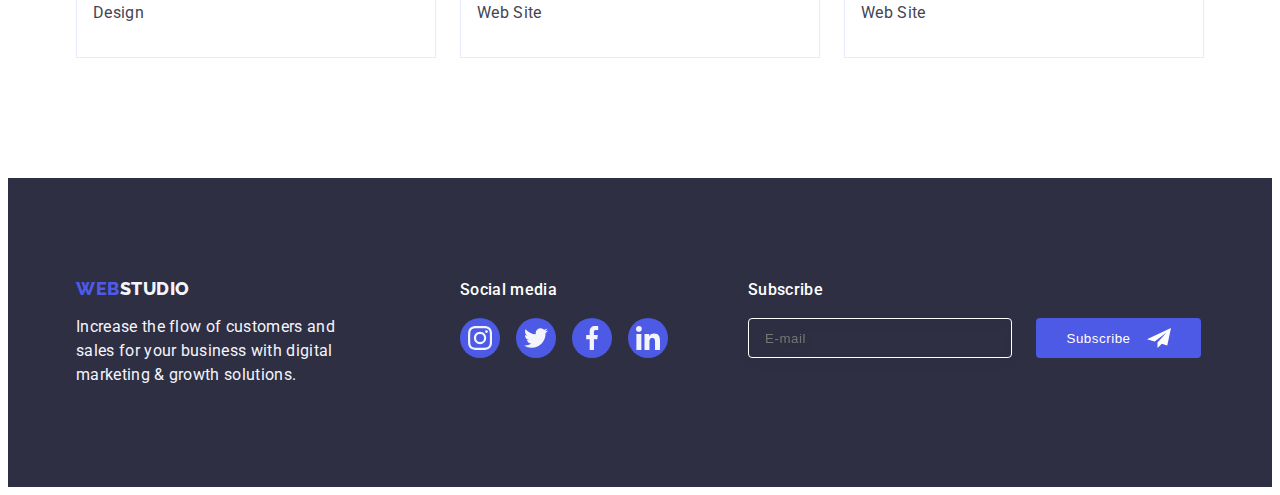
==== commit a8080d91: "summary (required)" ====
--- a/portfolio.html
+++ b/portfolio.html
@@ -354,24 +354,19 @@
         </div>
         <form class="footer-form" name="Subscribe">
           <div class="footer-form-wrapper">
-            <p class="footer-text-social">Subscribe</p>
-            <div class="footer-subscribe">
-              <label class="subscribe-email">
-                <input
-                  class="input-sub-email"
-                  type="email"
-                  name="user_Email"
-                  placeholder="E-mail"
-                />
-              </label>
-
-              <button class="btn-sub" type="submit">
-                Subscribe
-                <svg class="subscribe-icon" width="24" height="24">
-                  <use href="./images/icons.svg#icon-subscribe"></use>
-                </svg>
-              </button>
-            </div>
+            <p class="footer-text-subscribe">Subscribe</p>
+            <input
+              class="input-sub-email"
+              type="email"
+              name="user_Email"
+              placeholder="E-mail"
+            />
+            <button class="btn-sub" type="submit">
+              Subscribe
+              <svg class="subscribe-icon" width="24" height="24">
+                <use href="./images/icons.svg#icon-subscribe"></use>
+              </svg>
+            </button>
           </div>
         </form>
       </div>
--- a/css/styles.css
+++ b/css/styles.css
@@ -593,16 +593,17 @@
   width: 453px;
 }
 .footer-form-wrapper {
-  display: block;
-}
-.footer-subscribe {
-  display: flex;
-  gap: 24px;
-}
-.subscribe-email {
+  display: flex;
+  flex-wrap: wrap;
+  align-items: baseline;
+  gap: 16px 24px;
+}
+.footer-text-subscribe {
+  font-weight: 500;
+  color: var(--color-white);
+  width: 100%;
 }
 .input-sub-email {
-  position: absolute;
   border: 1px solid var(--color-white);
   filter: drop-shadow(0px 4px 4px rgba(0, 0, 0, 0.15));
   border-radius: 4px;
@@ -619,20 +620,21 @@
   padding: 8px 24px;
   display: flex;
   gap: 16px;
-  flex-direction: row;
   justify-content: center;
   align-items: center;
   background-color: var(--color-iris);
   border-radius: 4px;
+  border: none;
   letter-spacing: 0.04em;
   color: var(--color-white);
   height: 40px;
   width: 165px;
-  margin-left: auto;
+  transition: 250ms cubic-bezier(0.4, 0, 0.2, 1);
 }
 .btn-sub:hover,
 .btn-sub:focus {
   background-color: var(--color-ocean);
+  transition: 250ms cubic-bezier(0.4, 0, 0.2, 1);
 }
 
 .subscribe-icon {
@@ -649,9 +651,9 @@
 }
 .form-label {
   display: block;
-
   font-size: 12px;
   color: var(--color-light-slate);
+  margin-bottom: 4px;
 }
 .text-form {
   width: 100%;
@@ -665,17 +667,15 @@
 .text-form:focus {
   border: 1px solid var(--color-iris);
   border-radius: 4px;
+  transition: 250ms cubic-bezier(0.4, 0, 0.2, 1);
 }
 .text-form:focus + .icon-form {
   fill: var(--color-iris);
+  transition: 250ms cubic-bezier(0.4, 0, 0.2, 1);
 }
 .text-form-modal {
   resize: none;
   height: 100%;
-  font-size: 12px;
-  line-height: 1.17;
-  letter-spacing: 0.04em;
-  color: var(--color-navy-blue-modal);
   margin-bottom: 16px;
   padding: 8px 16px;
 }
@@ -691,14 +691,11 @@
   transition: 250ms cubic-bezier(0.4, 0, 0.2, 1);
   pointer-events: none;
 }
-.form-label-privacy {
+.form-label-agry {
   display: flex;
   gap: 8px;
-  justify-content: center;
   align-items: center;
   margin-bottom: 24px;
-}
-.modal-agry {
   font-size: 12px;
   line-height: 1.17;
   letter-spacing: 0.04em;
@@ -706,20 +703,25 @@
   user-select: none;
 }
 .form-check-input {
-  display: block;
   appearance: none;
+  position: absolute;
+}
+
+.checkbox-agry {
   width: 16px;
   height: 16px;
   border: 1px solid var(--color-navy-blue-modal);
   border-radius: 2px;
-  background-image: url("data:image/svg+xml,%3Csvg width='10' height='8' viewBox='0 0 10 8' fill='none' xmlns='http://www.w3.org/2000/svg'%3E%3Cpath d='M8.44558 0.255056C8.61838 0.089653 8.84834 -0.00178848 9.08693 2.65108e-05C9.32551 0.0018415 9.55407 0.0967713 9.72436 0.264784C9.89466 0.432797 9.99337 0.660752 9.99968 0.900549C10.006 1.14034 9.91939 1.37323 9.75816 1.55005L4.86357 7.70436C4.7794 7.79551 4.67782 7.86865 4.5649 7.91942C4.45198 7.97018 4.33003 7.99754 4.20636 7.99984C4.08268 8.00214 3.95981 7.97935 3.8451 7.93282C3.73038 7.88629 3.62618 7.81698 3.53872 7.72903L0.292827 4.46564C0.202435 4.38096 0.129933 4.27884 0.0796475 4.16537C0.0293621 4.05191 0.00232279 3.92942 0.000143182 3.80522C-0.00203643 3.68102 0.0206883 3.55765 0.0669613 3.44248C0.113234 3.3273 0.182108 3.22267 0.269473 3.13483C0.356838 3.047 0.460905 2.97775 0.575465 2.93123C0.690026 2.88471 0.812734 2.86186 0.936267 2.86405C1.0598 2.86624 1.18163 2.89343 1.29449 2.94398C1.40734 2.99454 1.50892 3.06743 1.59315 3.15831L4.16189 5.73967L8.42227 0.28219C8.42994 0.272694 8.43813 0.263635 8.4468 0.255056H8.44558Z' fill='%23ffffff'/%3E%3C/svg%3E%0A");
-  background-position: center;
-  background-repeat: no-repeat;
   transition: 250ms cubic-bezier(0.4, 0, 0.2, 1);
 }
-.form-check-input:checked {
+
+.form-check-input:checked + .checkbox-agry {
   background-color: var(--color-ocean);
   border-color: var(--color-ocean);
+  background-image: url("../images/checkbox.svg");
+  background-size: contain;
+  background-origin: border-box;
+  transition: 250ms cubic-bezier(0.4, 0, 0.2, 1);
 }
 .form-agreement-link {
   color: var(--color-iris);
